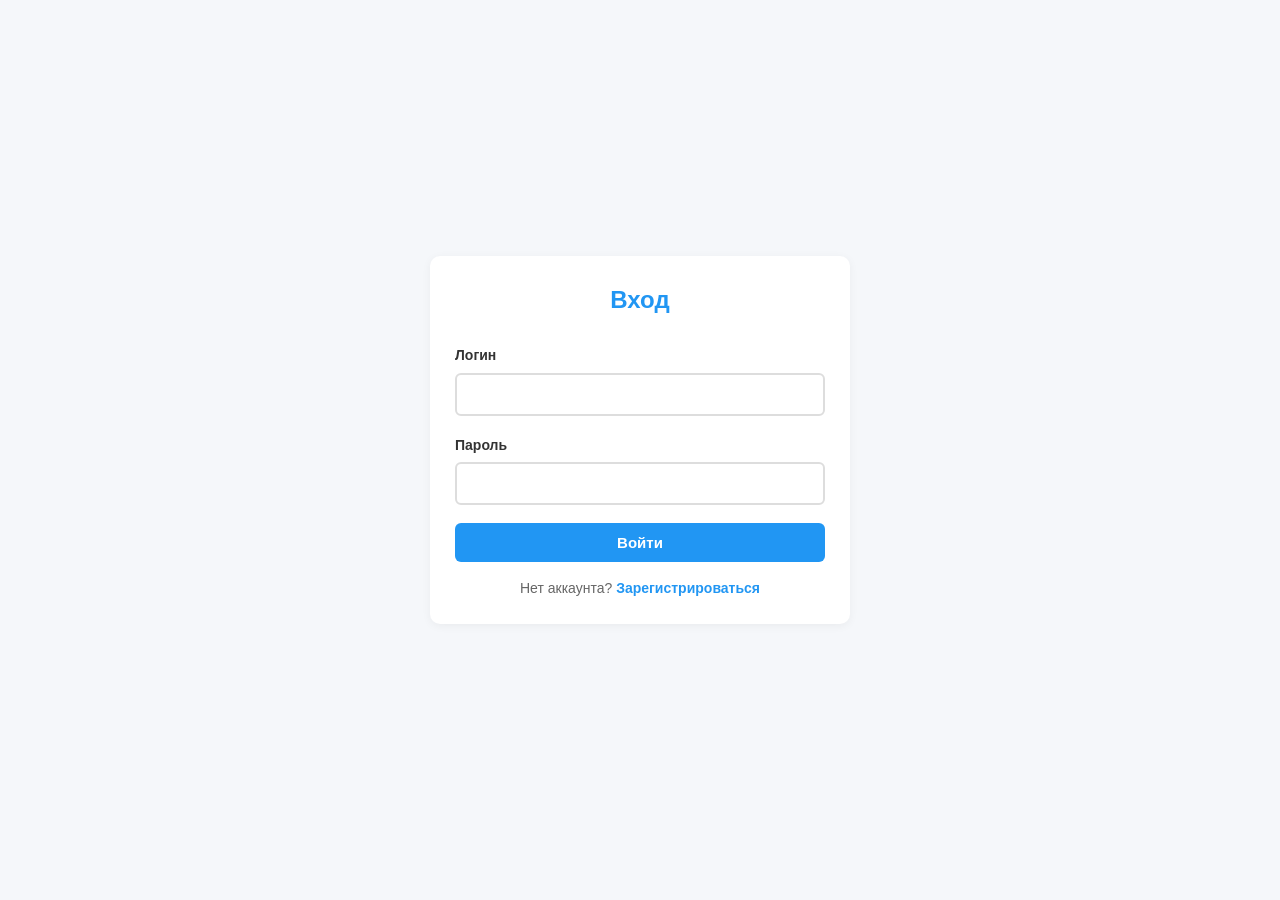
==== admin-panel.html @ 54a1b1de "Модуль 1: старт — инициализация проекта, схема БД, базовая структура" ====
<!DOCTYPE html>
<html lang="ru">
<head>
    <meta charset="UTF-8">
    <meta name="viewport" content="width=device-width, initial-scale=1.0">
    <title>Админ-панель — Service Center</title>
    <link rel="stylesheet" href="css/style.css">
</head>
<body>
    <header class="header">
        <div class="logo">Service Center / Админ</div>
        <div>
            <span style="font-size:14px;">Привет, <b id="userName">—</b></span>
            <button id="logoutBtn">Выйти</button>
        </div>
    </header>

    <div class="container">
        <div class="card">
            <h2>Все заявки</h2>
            <div class="table-wrapper">
                <table>
                    <thead>
                        <tr>
                            <th>ID</th>
                            <th>Пользователь</th>
                            <th>Заявка</th>
                            <th>Категория</th>
                            <th>Цена</th>
                            <th>Статус</th>
                            <th>Дата</th>
                        </tr>
                    </thead>
                    <tbody id="ordersTableBody">
                        <tr><td colspan="7" class="empty">Загрузка...</td></tr>
                    </tbody>
                </table>
            </div>
        </div>
    </div>

    <script src="js/admin.js"></script>
</body>
</html>
---- css/style.css ----
:root {
    --primary: #2196F3;
    --primary-dark: #1976D2;
    --success: #4CAF50;
    --warning: #FF9800;
    --error: #F44336;
    --bg: #f5f7fa;
    --card: #ffffff;
    --text: #333;
    --text-light: #666;
    --border: #ddd;
}

* { margin: 0; padding: 0; box-sizing: border-box; }

body {
    font-family: 'Segoe UI', Tahoma, sans-serif;
    background: var(--bg);
    color: var(--text);
    line-height: 1.6;
    min-height: 100vh;
}

/* Шапка */
.header {
    background: var(--card);
    padding: 15px 20px;
    box-shadow: 0 2px 8px rgba(0,0,0,0.06);
    display: flex;
    justify-content: space-between;
    align-items: center;
}

.logo {
    font-size: 20px;
    font-weight: 700;
    color: var(--primary);
}

.header a, .header button {
    color: var(--text);
    text-decoration: none;
    margin-left: 15px;
    font-size: 14px;
    background: none;
    border: none;
    cursor: pointer;
}

.header a:hover, .header button:hover { color: var(--primary); }

/* Контейнеры */
.container {
    max-width: 900px;
    margin: 30px auto;
    padding: 0 15px;
}

.card {
    background: var(--card);
    padding: 25px;
    border-radius: 10px;
    box-shadow: 0 2px 10px rgba(0,0,0,0.05);
    margin-bottom: 20px;
}

.card h2 {
    margin-bottom: 20px;
    font-size: 20px;
    color: var(--text);
}

/* Формы */
.form-group { margin-bottom: 18px; }

.form-group label {
    display: block;
    margin-bottom: 6px;
    font-weight: 600;
    font-size: 14px;
}

.form-group input,
.form-group select,
.form-group textarea {
    width: 100%;
    padding: 11px 13px;
    border: 2px solid var(--border);
    border-radius: 6px;
    font-size: 15px;
    font-family: inherit;
    transition: border-color 0.2s, box-shadow 0.2s;
}

.form-group input:focus,
.form-group select:focus,
.form-group textarea:focus {
    outline: none;
    border-color: var(--primary);
    box-shadow: 0 0 0 3px rgba(33,150,243,0.12);
}

.form-group input.error,
.form-group select.error,
.form-group textarea.error {
    border-color: var(--error);
}

.form-group textarea { resize: vertical; min-height: 80px; }

.error-message {
    color: var(--error);
    font-size: 13px;
    margin-top: 4px;
    display: none;
}

.error-message.show { display: block; }

/* Кнопки */
.btn {
    display: inline-block;
    padding: 11px 22px;
    background: var(--primary);
    color: white;
    border: none;
    border-radius: 6px;
    font-size: 15px;
    font-weight: 600;
    cursor: pointer;
    transition: background 0.2s, transform 0.1s;
    text-decoration: none;
    text-align: center;
}

.btn:hover { background: var(--primary-dark); }
.btn:active { transform: scale(0.98); }
.btn-block { width: 100%; }
.btn-sm { padding: 6px 12px; font-size: 13px; }

/* Ссылки-переходы вход↔регистрация */
.auth-switch {
    text-align: center;
    margin-top: 15px;
    font-size: 14px;
    color: var(--text-light);
}

.auth-switch a {
    color: var(--primary);
    text-decoration: none;
    font-weight: 600;
}

.auth-switch a:hover { text-decoration: underline; }

/* Центрирование формы авторизации */
.auth-wrapper {
    min-height: 100vh;
    display: flex;
    align-items: center;
    justify-content: center;
    padding: 20px;
}

.auth-card {
    width: 100%;
    max-width: 420px;
}

.auth-card h1 {
    text-align: center;
    color: var(--primary);
    margin-bottom: 25px;
    font-size: 24px;
}

/* Заявки */
.order-card {
    border: 1px solid var(--border);
    border-radius: 8px;
    padding: 15px;
    margin-bottom: 12px;
    background: var(--card);
}

.order-card h3 {
    font-size: 16px;
    margin-bottom: 8px;
}

.order-meta {
    font-size: 13px;
    color: var(--text-light);
    margin-bottom: 8px;
}

.order-desc {
    font-size: 14px;
    margin-bottom: 10px;
}

.status-badge {
    display: inline-block;
    padding: 4px 10px;
    border-radius: 12px;
    color: white;
    font-size: 12px;
    font-weight: 600;
}

/* Таблица админа */
.table-wrapper { overflow-x: auto; }

table {
    width: 100%;
    border-collapse: collapse;
    font-size: 14px;
}

th, td {
    padding: 10px 12px;
    text-align: left;
    border-bottom: 1px solid var(--border);
}

th {
    background: #f9fafb;
    font-weight: 600;
    font-size: 13px;
    text-transform: uppercase;
    color: var(--text-light);
}

tr:hover td { background: #f9fafb; }

select.status-select {
    padding: 5px 8px;
    border: 1px solid var(--border);
    border-radius: 5px;
    font-size: 13px;
    cursor: pointer;
}

/* Toast уведомления */
.toast {
    position: fixed;
    top: 20px;
    right: 20px;
    padding: 13px 20px;
    border-radius: 8px;
    color: white;
    font-weight: 500;
    font-size: 14px;
    transform: translateX(150%);
    transition: transform 0.3s ease;
    z-index: 1000;
    box-shadow: 0 5px 15px rgba(0,0,0,0.15);
    max-width: 320px;
}

.toast.show { transform: translateX(0); }
.toast.success { background: var(--success); }
.toast.error { background: var(--error); }
.toast.info { background: var(--primary); }

/* Пустое состояние */
.empty {
    text-align: center;
    padding: 30px;
    color: var(--text-light);
    font-size: 14px;
}

/* Скрыть элемент */
.hidden { display: none !important; }
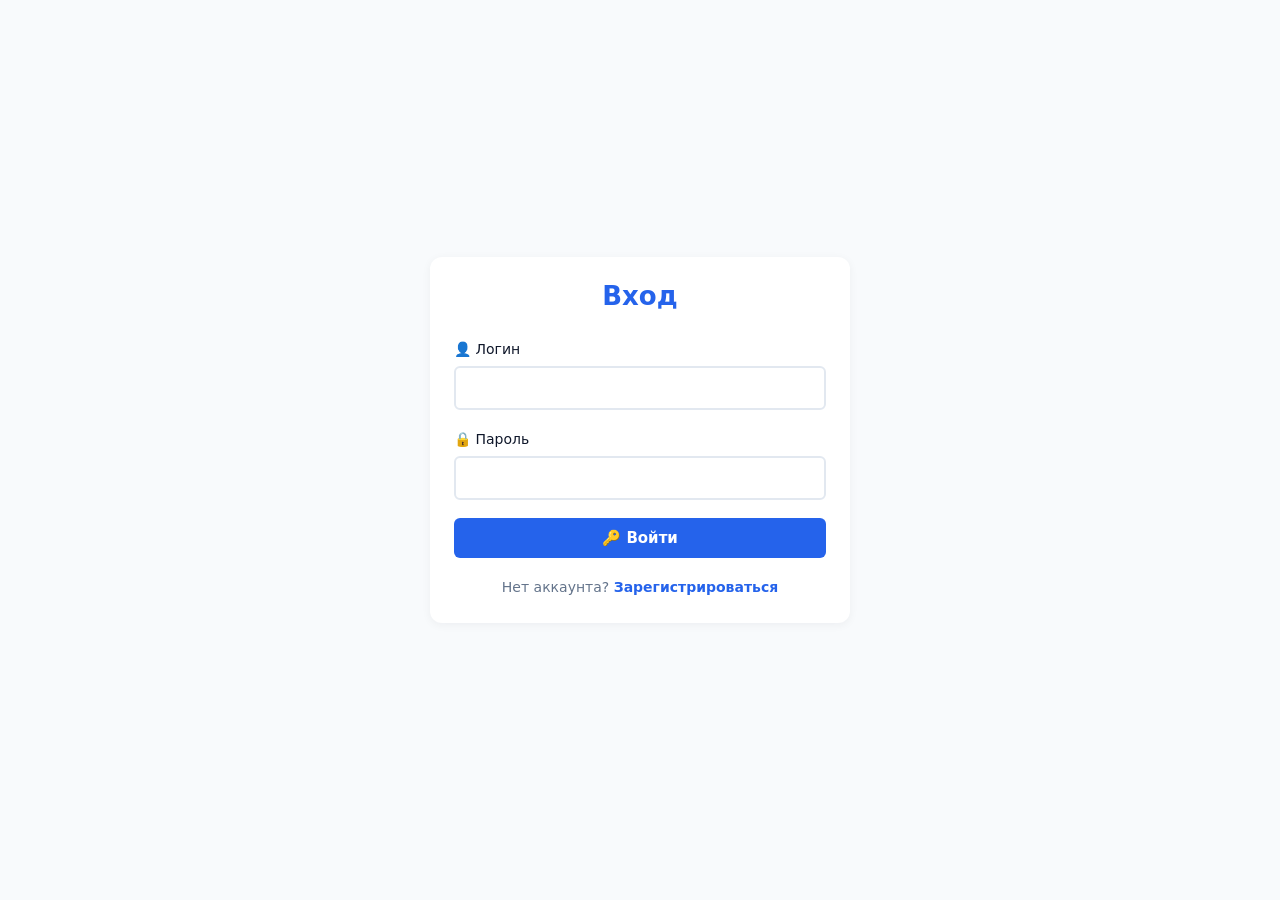
==== commit a6ab6a27: "Модуль 2: Финиш - адаптив 390x844, слайдер, оптимизация графики, фильтры и пагинация в админке" ====
--- a/admin-panel.html
+++ b/admin-panel.html
@@ -11,13 +11,38 @@
         <div class="logo">Service Center / Админ</div>
         <div>
             <span style="font-size:14px;">Привет, <b id="userName">—</b></span>
-            <button id="logoutBtn">Выйти</button>
+            <button id="logoutBtn">🚪 Выйти</button>
         </div>
     </header>
 
     <div class="container">
         <div class="card">
-            <h2>Все заявки</h2>
+            <h2>📊 Все заявки</h2>
+
+            <!-- Панель фильтров -->
+            <div class="filters">
+                <div class="filter-group">
+                    <label for="filterSearch">🔍 Поиск</label>
+                    <input type="text" id="filterSearch" placeholder="Название, ФИО или логин...">
+                </div>
+                <div class="filter-group">
+                    <label for="filterStatus">Статус</label>
+                    <select id="filterStatus">
+                        <option value="">Все статусы</option>
+                    </select>
+                </div>
+                <div class="filter-group">
+                    <label for="filterCategory">Категория</label>
+                    <select id="filterCategory">
+                        <option value="">Все категории</option>
+                    </select>
+                </div>
+                <div class="filter-group filter-group-btn">
+                    <button id="resetFilters" class="btn btn-secondary btn-sm">🔄 Сбросить</button>
+                </div>
+            </div>
+
+            <!-- Таблица -->
             <div class="table-wrapper">
                 <table>
                     <thead>
@@ -36,6 +61,12 @@
                     </tbody>
                 </table>
             </div>
+
+            <!-- Пагинация -->
+            <div class="pagination-wrapper">
+                <div class="pagination-info" id="paginationInfo"></div>
+                <div class="pagination" id="pagination"></div>
+            </div>
         </div>
     </div>
 
--- a/css/style.css
+++ b/css/style.css
@@ -1,83 +1,159 @@
+/* ============ ШРИФТЫ ============ */
+@font-face {
+    font-family: 'Inter';
+    src: url('../assets/fonts/Inter-Regular.ttf') format('truetype');
+    font-weight: 400;
+    font-style: normal;
+    font-display: swap;
+}
+
+@font-face {
+    font-family: 'Inter';
+    src: url('../assets/fonts/Inter-Medium.ttf') format('truetype');
+    font-weight: 500;
+    font-style: normal;
+    font-display: swap;
+}
+
+@font-face {
+    font-family: 'Inter';
+    src: url('../assets/fonts/Inter-SemiBold.ttf') format('truetype');
+    font-weight: 600;
+    font-style: normal;
+    font-display: swap;
+}
+
+@font-face {
+    font-family: 'Inter';
+    src: url('../assets/fonts/Inter-Bold.ttf') format('truetype');
+    font-weight: 700;
+    font-style: normal;
+    font-display: swap;
+}
+
+/* ============ ПЕРЕМЕННЫЕ ============ */
 :root {
-    --primary: #2196F3;
-    --primary-dark: #1976D2;
-    --success: #4CAF50;
-    --warning: #FF9800;
-    --error: #F44336;
-    --bg: #f5f7fa;
-    --card: #ffffff;
-    --text: #333;
-    --text-light: #666;
-    --border: #ddd;
-}
-
+    --primary: #2563EB;
+    --primary-dark: #1D4ED8;
+    --success: #16A34A;
+    --warning: #F59E0B;
+    --error: #DC2626;
+    --info: #0EA5E9;
+    --bg: #F8FAFC;
+    --surface: #FFFFFF;
+    --border: #E2E8F0;
+    --text: #0F172A;
+    --text-muted: #64748B;
+    --radius: 12px;
+    --radius-sm: 6px;
+    --shadow: 0 2px 10px rgba(15, 23, 42, 0.05);
+    --shadow-lg: 0 10px 25px rgba(15, 23, 42, 0.08);
+}
+
+/* ============ БАЗА ============ */
 * { margin: 0; padding: 0; box-sizing: border-box; }
 
+html { scroll-behavior: smooth; }
+
 body {
-    font-family: 'Segoe UI', Tahoma, sans-serif;
+    font-family: 'Inter', 'Segoe UI', system-ui, sans-serif;
     background: var(--bg);
     color: var(--text);
     line-height: 1.6;
     min-height: 100vh;
-}
-
-/* Шапка */
+    font-size: 16px;
+    -webkit-font-smoothing: antialiased;
+}
+
+h1 { font-size: 28px; font-weight: 700; line-height: 1.2; }
+h2 { font-size: 22px; font-weight: 600; line-height: 1.3; }
+h3 { font-size: 18px; font-weight: 600; }
+
+/* Фокус-состояния для доступности */
+:focus-visible {
+    outline: 2px solid var(--primary);
+    outline-offset: 2px;
+    border-radius: 4px;
+}
+
+button:focus-visible,
+input:focus-visible,
+select:focus-visible,
+textarea:focus-visible,
+a:focus-visible {
+    outline: 2px solid var(--primary);
+    outline-offset: 2px;
+}
+
+/* ============ ШАПКА ============ */
 .header {
-    background: var(--card);
-    padding: 15px 20px;
-    box-shadow: 0 2px 8px rgba(0,0,0,0.06);
+    background: var(--surface);
+    padding: 14px 20px;
+    box-shadow: 0 1px 3px rgba(15, 23, 42, 0.06);
     display: flex;
     justify-content: space-between;
     align-items: center;
+    position: sticky;
+    top: 0;
+    z-index: 100;
 }
 
 .logo {
-    font-size: 20px;
+    font-size: 18px;
     font-weight: 700;
     color: var(--primary);
+    letter-spacing: -0.02em;
 }
 
 .header a, .header button {
     color: var(--text);
     text-decoration: none;
-    margin-left: 15px;
+    margin-left: 12px;
     font-size: 14px;
     background: none;
     border: none;
     cursor: pointer;
-}
-
-.header a:hover, .header button:hover { color: var(--primary); }
-
-/* Контейнеры */
+    font-family: inherit;
+    font-weight: 500;
+    padding: 6px 10px;
+    border-radius: var(--radius-sm);
+    transition: background 0.2s, color 0.2s;
+}
+
+.header a:hover, .header button:hover {
+    background: var(--bg);
+    color: var(--primary);
+}
+
+/* ============ КОНТЕЙНЕРЫ ============ */
 .container {
     max-width: 900px;
-    margin: 30px auto;
-    padding: 0 15px;
+    margin: 24px auto;
+    padding: 0 16px;
 }
 
 .card {
-    background: var(--card);
-    padding: 25px;
-    border-radius: 10px;
-    box-shadow: 0 2px 10px rgba(0,0,0,0.05);
+    background: var(--surface);
+    padding: 24px;
+    border-radius: var(--radius);
+    box-shadow: var(--shadow);
     margin-bottom: 20px;
 }
 
 .card h2 {
     margin-bottom: 20px;
-    font-size: 20px;
-    color: var(--text);
-}
-
-/* Формы */
+    color: var(--text);
+}
+
+/* ============ ФОРМЫ ============ */
 .form-group { margin-bottom: 18px; }
 
 .form-group label {
     display: block;
     margin-bottom: 6px;
-    font-weight: 600;
-    font-size: 14px;
+    font-weight: 500;
+    font-size: 14px;
+    color: var(--text);
 }
 
 .form-group input,
@@ -86,10 +162,17 @@
     width: 100%;
     padding: 11px 13px;
     border: 2px solid var(--border);
-    border-radius: 6px;
+    border-radius: var(--radius-sm);
     font-size: 15px;
     font-family: inherit;
+    background: var(--surface);
+    color: var(--text);
     transition: border-color 0.2s, box-shadow 0.2s;
+}
+
+.form-group input::placeholder,
+.form-group textarea::placeholder {
+    color: var(--text-muted);
 }
 
 .form-group input:focus,
@@ -97,7 +180,7 @@
 .form-group textarea:focus {
     outline: none;
     border-color: var(--primary);
-    box-shadow: 0 0 0 3px rgba(33,150,243,0.12);
+    box-shadow: 0 0 0 4px rgba(37, 99, 235, 0.12);
 }
 
 .form-group input.error,
@@ -106,55 +189,62 @@
     border-color: var(--error);
 }
 
-.form-group textarea { resize: vertical; min-height: 80px; }
+.form-group textarea { resize: vertical; min-height: 90px; }
 
 .error-message {
     color: var(--error);
     font-size: 13px;
-    margin-top: 4px;
+    margin-top: 5px;
     display: none;
-}
-
-.error-message.show { display: block; }
-
-/* Кнопки */
+    font-weight: 500;
+}
+
+.error-message.show {
+    display: block;
+    animation: shake 0.3s ease;
+}
+
+@keyframes shake {
+    0%, 100% { transform: translateX(0); }
+    25% { transform: translateX(-4px); }
+    75% { transform: translateX(4px); }
+}
+
+/* ============ КНОПКИ ============ */
 .btn {
     display: inline-block;
     padding: 11px 22px;
     background: var(--primary);
     color: white;
     border: none;
-    border-radius: 6px;
+    border-radius: var(--radius-sm);
     font-size: 15px;
     font-weight: 600;
+    font-family: inherit;
     cursor: pointer;
-    transition: background 0.2s, transform 0.1s;
+    transition: background 0.2s, transform 0.1s, box-shadow 0.2s;
     text-decoration: none;
     text-align: center;
 }
 
-.btn:hover { background: var(--primary-dark); }
+.btn:hover {
+    background: var(--primary-dark);
+    box-shadow: 0 4px 12px rgba(37, 99, 235, 0.25);
+}
+
 .btn:active { transform: scale(0.98); }
+
 .btn-block { width: 100%; }
-.btn-sm { padding: 6px 12px; font-size: 13px; }
-
-/* Ссылки-переходы вход↔регистрация */
-.auth-switch {
-    text-align: center;
-    margin-top: 15px;
-    font-size: 14px;
-    color: var(--text-light);
-}
-
-.auth-switch a {
-    color: var(--primary);
-    text-decoration: none;
-    font-weight: 600;
-}
-
-.auth-switch a:hover { text-decoration: underline; }
-
-/* Центрирование формы авторизации */
+.btn-sm { padding: 7px 14px; font-size: 13px; }
+
+.btn-secondary {
+    background: var(--text-muted);
+}
+.btn-secondary:hover {
+    background: #475569;
+}
+
+/* ============ АВТОРИЗАЦИЯ ============ */
 .auth-wrapper {
     min-height: 100vh;
     display: flex;
@@ -172,16 +262,37 @@
     text-align: center;
     color: var(--primary);
     margin-bottom: 25px;
-    font-size: 24px;
-}
-
-/* Заявки */
+    font-size: 26px;
+}
+
+.auth-switch {
+    text-align: center;
+    margin-top: 18px;
+    font-size: 14px;
+    color: var(--text-muted);
+}
+
+.auth-switch a {
+    color: var(--primary);
+    text-decoration: none;
+    font-weight: 600;
+}
+
+.auth-switch a:hover { text-decoration: underline; }
+
+/* ============ ЗАЯВКИ ============ */
 .order-card {
     border: 1px solid var(--border);
-    border-radius: 8px;
-    padding: 15px;
+    border-radius: var(--radius);
+    padding: 16px;
     margin-bottom: 12px;
-    background: var(--card);
+    background: var(--surface);
+    transition: box-shadow 0.2s, transform 0.2s;
+}
+
+.order-card:hover {
+    box-shadow: var(--shadow-lg);
+    transform: translateY(-2px);
 }
 
 .order-card h3 {
@@ -191,25 +302,27 @@
 
 .order-meta {
     font-size: 13px;
-    color: var(--text-light);
-    margin-bottom: 8px;
+    color: var(--text-muted);
+    margin-bottom: 10px;
 }
 
 .order-desc {
     font-size: 14px;
-    margin-bottom: 10px;
+    margin-bottom: 12px;
+    color: var(--text);
 }
 
 .status-badge {
     display: inline-block;
-    padding: 4px 10px;
-    border-radius: 12px;
+    padding: 4px 12px;
+    border-radius: 20px;
     color: white;
     font-size: 12px;
     font-weight: 600;
-}
-
-/* Таблица админа */
+    letter-spacing: 0.02em;
+}
+
+/* ============ ТАБЛИЦА ============ */
 .table-wrapper { overflow-x: auto; }
 
 table {
@@ -219,44 +332,52 @@
 }
 
 th, td {
-    padding: 10px 12px;
+    padding: 12px 14px;
     text-align: left;
     border-bottom: 1px solid var(--border);
 }
 
 th {
-    background: #f9fafb;
+    background: var(--bg);
     font-weight: 600;
+    font-size: 12px;
+    text-transform: uppercase;
+    letter-spacing: 0.05em;
+    color: var(--text-muted);
+}
+
+tbody tr {
+    transition: background 0.15s;
+}
+
+tbody tr:hover td { background: var(--bg); }
+
+select.status-select {
+    padding: 6px 10px;
+    border: 1px solid var(--border);
+    border-radius: var(--radius-sm);
     font-size: 13px;
-    text-transform: uppercase;
-    color: var(--text-light);
-}
-
-tr:hover td { background: #f9fafb; }
-
-select.status-select {
-    padding: 5px 8px;
-    border: 1px solid var(--border);
-    border-radius: 5px;
-    font-size: 13px;
+    font-family: inherit;
     cursor: pointer;
-}
-
-/* Toast уведомления */
+    background: var(--surface);
+}
+
+/* ============ TOAST ============ */
 .toast {
     position: fixed;
     top: 20px;
     right: 20px;
-    padding: 13px 20px;
-    border-radius: 8px;
+    padding: 14px 20px;
+    border-radius: var(--radius);
     color: white;
     font-weight: 500;
     font-size: 14px;
     transform: translateX(150%);
-    transition: transform 0.3s ease;
+    transition: transform 0.3s cubic-bezier(0.34, 1.56, 0.64, 1);
     z-index: 1000;
-    box-shadow: 0 5px 15px rgba(0,0,0,0.15);
+    box-shadow: 0 10px 25px rgba(15, 23, 42, 0.15);
     max-width: 320px;
+    font-family: inherit;
 }
 
 .toast.show { transform: translateX(0); }
@@ -264,13 +385,353 @@
 .toast.error { background: var(--error); }
 .toast.info { background: var(--primary); }
 
-/* Пустое состояние */
+/* ============ ПУСТОЕ СОСТОЯНИЕ ============ */
 .empty {
     text-align: center;
-    padding: 30px;
-    color: var(--text-light);
-    font-size: 14px;
-}
-
-/* Скрыть элемент */
-.hidden { display: none !important; }+    padding: 40px 20px;
+    color: var(--text-muted);
+    font-size: 14px;
+}
+
+.hidden { display: none !important; }
+
+/* ============ СЛАЙДЕР ============ */
+.slider {
+    position: relative;
+    width: calc(100% - 32px);
+    max-width: 1200px;
+    height: 450px;
+    margin: 24px auto;
+    overflow: hidden;
+    border-radius: var(--radius);
+    background: var(--border);
+    box-shadow: var(--shadow);
+}
+
+.slides {
+    display: flex;
+    height: 100%;
+    transition: transform 0.5s ease;
+}
+
+.slide {
+    min-width: 100%;
+    height: 100%;
+    position: relative;
+}
+
+.slide img {
+    width: 100%;
+    height: 100%;
+    object-fit: cover;
+    display: block;
+}
+
+.slide-caption {
+    position: absolute;
+    bottom: 0;
+    left: 0;
+    right: 0;
+    padding: 40px 24px 20px;
+    background: linear-gradient(to top, rgba(0,0,0,0.75), transparent);
+    color: white;
+}
+
+.slide-caption h3 {
+    font-size: 22px;
+    font-weight: 700;
+    margin-bottom: 4px;
+}
+
+.slide-caption p {
+    font-size: 14px;
+    opacity: 0.9;
+}
+
+.slider-btn {
+    position: absolute;
+    top: 50%;
+    transform: translateY(-50%);
+    width: 44px;
+    height: 44px;
+    background: rgba(255, 255, 255, 0.9);
+    color: var(--text);
+    border: none;
+    border-radius: 50%;
+    cursor: pointer;
+    font-size: 18px;
+    font-weight: 700;
+    display: flex;
+    align-items: center;
+    justify-content: center;
+    transition: background 0.2s, transform 0.2s;
+    z-index: 10;
+    box-shadow: 0 4px 12px rgba(0,0,0,0.15);
+}
+
+.slider-btn:hover {
+    background: white;
+    transform: translateY(-50%) scale(1.08);
+}
+
+.slider-btn.prev { left: 16px; }
+.slider-btn.next { right: 16px; }
+
+.slider-dots {
+    position: absolute;
+    bottom: 16px;
+    left: 50%;
+    transform: translateX(-50%);
+    display: flex;
+    gap: 8px;
+    z-index: 10;
+}
+
+.dot {
+    width: 10px;
+    height: 10px;
+    border-radius: 50%;
+    background: rgba(255, 255, 255, 0.5);
+    cursor: pointer;
+    transition: background 0.3s, transform 0.3s;
+    border: none;
+}
+
+.dot.active {
+    background: white;
+    transform: scale(1.3);
+}
+
+/* ============ АДАПТИВ 480px (390×844) ============ */
+@media (max-width: 480px) {
+    body { font-size: 15px; }
+
+    h1 { font-size: 24px; }
+    h2 { font-size: 20px; }
+    h3 { font-size: 16px; }
+
+    .header {
+        padding: 12px 14px;
+    }
+
+    .logo { font-size: 16px; }
+
+    .header a, .header button {
+        margin-left: 6px;
+        font-size: 13px;
+        padding: 5px 8px;
+    }
+
+    .container {
+        margin: 16px auto;
+        padding: 0 12px;
+    }
+
+    .card {
+        padding: 18px;
+        border-radius: 10px;
+        margin-bottom: 16px;
+    }
+
+    .card h2 { margin-bottom: 16px; }
+
+    .form-group { margin-bottom: 15px; }
+
+    .btn {
+        padding: 12px 20px;
+        font-size: 15px;
+    }
+
+    .btn-sm {
+        padding: 6px 12px;
+        font-size: 12px;
+    }
+
+    /* Слайдер на мобильном */
+    .slider {
+    width: calc(100% - 24px);
+    height: 200px;
+    margin: 16px auto;
+    border-radius: 10px;
+    }
+
+    .slide-caption {
+        padding: 30px 16px 14px;
+    }
+
+    .slide-caption h3 { font-size: 16px; }
+    .slide-caption p { font-size: 12px; }
+
+    .slider-btn {
+        width: 36px;
+        height: 36px;
+        font-size: 14px;
+    }
+
+    .slider-btn.prev { left: 8px; }
+    .slider-btn.next { right: 8px; }
+
+    .slider-dots { bottom: 10px; }
+    .dot { width: 8px; height: 8px; }
+
+    /* Карточки заявок */
+    .order-card { padding: 14px; }
+
+    /* Таблица админки — горизонтальный скролл */
+    table { font-size: 13px; }
+    th, td { padding: 10px 8px; }
+    th { font-size: 11px; }
+
+    /* Toast */
+    .toast {
+        top: 12px;
+        right: 12px;
+        left: 12px;
+        max-width: none;
+        padding: 12px 16px;
+        font-size: 13px;
+    }
+
+    /* Авторизация */
+    .auth-card h1 { font-size: 22px; }
+    .auth-wrapper { padding: 16px; }
+}
+.filters {
+    display: grid;
+    grid-template-columns: 2fr 1fr 1fr auto;
+    gap: 12px;
+    margin-bottom: 20px;
+    padding: 16px;
+    background: var(--bg);
+    border-radius: var(--radius-sm);
+    align-items: end;
+}
+
+.filter-group {
+    display: flex;
+    flex-direction: column;
+    gap: 6px;
+}
+
+.filter-group label {
+    font-size: 12px;
+    font-weight: 600;
+    text-transform: uppercase;
+    letter-spacing: 0.05em;
+    color: var(--text-muted);
+}
+
+.filter-group input,
+.filter-group select {
+    padding: 9px 12px;
+    border: 2px solid var(--border);
+    border-radius: var(--radius-sm);
+    font-size: 14px;
+    font-family: inherit;
+    background: var(--surface);
+    color: var(--text);
+    transition: border-color 0.2s;
+}
+
+.filter-group input:focus,
+.filter-group select:focus {
+    outline: none;
+    border-color: var(--primary);
+    box-shadow: 0 0 0 3px rgba(37, 99, 235, 0.1);
+}
+
+.filter-group-btn {
+    justify-content: flex-end;
+}
+
+/* ============ ПАГИНАЦИЯ ============ */
+.pagination-wrapper {
+    margin-top: 20px;
+    display: flex;
+    justify-content: space-between;
+    align-items: center;
+    flex-wrap: wrap;
+    gap: 12px;
+}
+
+.pagination-info {
+    font-size: 13px;
+    color: var(--text-muted);
+}
+
+.pagination {
+    display: flex;
+    gap: 4px;
+    align-items: center;
+}
+
+.page-btn {
+    min-width: 36px;
+    height: 36px;
+    padding: 0 10px;
+    background: var(--surface);
+    border: 1px solid var(--border);
+    border-radius: var(--radius-sm);
+    font-size: 14px;
+    font-family: inherit;
+    font-weight: 500;
+    color: var(--text);
+    cursor: pointer;
+    transition: background 0.2s, border-color 0.2s, color 0.2s;
+}
+
+.page-btn:hover:not(:disabled):not(.active) {
+    background: var(--bg);
+    border-color: var(--primary);
+    color: var(--primary);
+}
+
+.page-btn.active {
+    background: var(--primary);
+    border-color: var(--primary);
+    color: white;
+}
+
+.page-btn:disabled {
+    opacity: 0.4;
+    cursor: not-allowed;
+}
+
+.page-dots {
+    padding: 0 6px;
+    color: var(--text-muted);
+    font-size: 14px;
+}
+
+/* ============ АДАПТИВ ФИЛЬТРОВ И ПАГИНАЦИИ ============ */
+@media (max-width: 480px) {
+    .filters {
+        grid-template-columns: 1fr;
+        padding: 12px;
+        gap: 10px;
+    }
+
+    .filter-group-btn {
+        justify-content: stretch;
+    }
+
+    .filter-group-btn .btn {
+        width: 100%;
+    }
+
+    .pagination-wrapper {
+        flex-direction: column;
+        align-items: stretch;
+    }
+
+    .pagination {
+        justify-content: center;
+        flex-wrap: wrap;
+    }
+
+    .page-btn {
+        min-width: 32px;
+        height: 32px;
+        font-size: 13px;
+    }
+}
